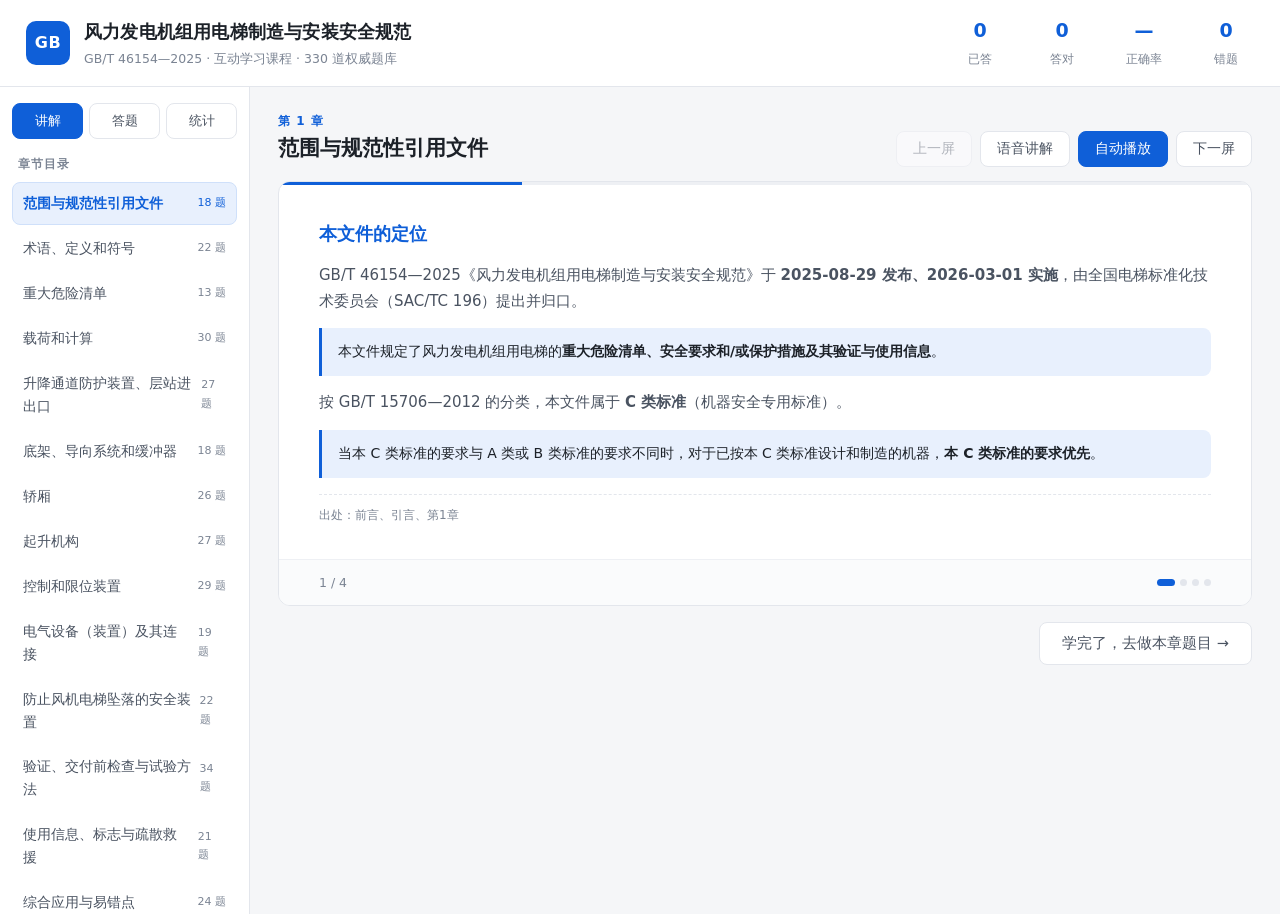
==== index.html @ 7c288e0b "GB/T 46154—2025 风机电梯规范互动学习课程 - 基于国标全文（91页/7.3万字）提炼的 330 道权威题库（单选253/判断47/多选30） - 14 章图文讲解 + 答题即时解析 +" ====
<!DOCTYPE html>
<html lang="zh-CN" data-page-node-id="mQo1R8AySi9ulNGFFgEggQ">
<head data-page-node-id="TAb0LaGGeSWBuW7K2f3jig">
<meta charset="UTF-8" data-page-node-id="KatGmBRJy7zHox4V0ZiAu6">
<meta name="viewport" content="width=device-width, initial-scale=1.0, viewport-fit=cover" data-page-node-id="2ah8SXbojGjMOA6FTHvcJJ">
<meta name="theme-color" content="#1a56db">
<meta name="apple-mobile-web-app-capable" content="yes">
<meta name="mobile-web-app-capable" content="yes">
<meta name="apple-mobile-web-app-status-bar-style" content="default">
<meta name="apple-mobile-web-app-title" content="风机电梯规范">
<meta name="description" content="GB/T 46154—2025 风力发电机组用电梯制造与安装安全规范 · 330 道权威题库互动学习">
<link rel="manifest" href="manifest.json">
<link rel="apple-touch-icon" href="icon-192.png">
<title>GB/T 46154—2025 风力发电机组用电梯制造与安装安全规范 · 互动学习课程</title>
<link rel="stylesheet" href="style.css" data-page-node-id="F5QSv4Tz6DSk9I75MiH6LL">
</head>
<body data-page-node-id="bDvq0lUARfJh0JZDNRk1cO">

<header class="topbar" data-page-node-id="ENsotrkGFCC69eRLceDYLo">
  <div class="brand" data-page-node-id="F3RCfbejKLFStZMfDvzIV9">
    <div class="logo" data-page-node-id="Fa6Ur6jxRM1ITuPgTZjjvu">GB</div>
    <div class="brand-text" data-page-node-id="qbOHX3YFs0WF0oyif7Ytv5">
      <h1 data-page-node-id="lHQTfkMbKHDOEEPYbKH5HC">风力发电机组用电梯制造与安装安全规范</h1>
      <p data-page-node-id="QAYQ2LKgcLcDNoEkHhytTW">GB/T 46154—2025 · 互动学习课程 · <span id="totalCount" data-page-node-id="YDGB1LUocgZShixCfhn77v">0</span> 道权威题库</p>
    </div>
  </div>
  <div class="topstats" data-page-node-id="HanIlumFnC3PDmNcccvTwm">
    <div class="stat" data-page-node-id="vlYKHBChnb1N0w8EAv7WrQ"><span class="stat-num" id="sDone" data-page-node-id="okST6Ym4B7ENDdySFHZk0G">0</span><span class="stat-lbl" data-page-node-id="o135BIHWbyCbIjhHr15XWH">已答</span></div>
    <div class="stat" data-page-node-id="ZpSRfxOeqrzZhnJJnXH9rW"><span class="stat-num" id="sRight" data-page-node-id="b23f5TgX7yImwHEo6GCNC2">0</span><span class="stat-lbl" data-page-node-id="UREu22Cq1mQcYHEKtdu7bu">答对</span></div>
    <div class="stat" data-page-node-id="Egxel3fMb6BVSd8cDANgGv"><span class="stat-num" id="sRate" data-page-node-id="GE1GKDdcze1HkF9i5VsreC">—</span><span class="stat-lbl" data-page-node-id="loonbfXeChBpJuQfI5LwWX">正确率</span></div>
    <div class="stat" data-page-node-id="C4SbjACXFmUE1oqKoHxL4K"><span class="stat-num" id="sWrong" data-page-node-id="iIvsfjFWjmRxh4IbpuWFAy">0</span><span class="stat-lbl" data-page-node-id="6GehsE3yKFvt5SqZMk9FBH">错题</span></div>
  </div>
</header>

<!-- 移动端导航（窄屏显示，宽屏隐藏） -->
<div class="mnav" id="mNav">
  <div class="mnav-row">
    <button class="mnav-btn active" data-view="lecture">讲解</button>
    <button class="mnav-btn" data-view="quiz">答题</button>
    <button class="mnav-btn" data-view="stats">统计</button>
  </div>
  <div class="mnav-row">
    <select id="mChapter" class="mnav-sel"></select>
    <button class="mnav-btn ghost" id="mSync">进度同步</button>
  </div>
</div>

<div class="layout" data-page-node-id="Sv2j0swqd5zIzjAduNBVDY">
  <aside class="sidebar" data-page-node-id="uVwNJRDygAOXmF6Xfdtngm">
    <div class="modes" data-page-node-id="w2Y9AiSaQCDQcofcfK2WYH">
      <button class="mode-btn active" data-view="lecture" data-page-node-id="vT5eYsqDYYDouJ5YwDCKdF">讲解</button>
      <button class="mode-btn" data-view="quiz" data-page-node-id="hnIJFOmjjZzQ1Qm4WbHAPd">答题</button>
      <button class="mode-btn" data-view="stats" data-page-node-id="UrGAMDkPQZjWsrbLzvoBL4">统计</button>
    </div>
    <div class="chap-title" data-page-node-id="GrRc2D6kDjhtg6lw3TodhF">章节目录</div>
    <nav id="chapNav" class="chap-nav" data-page-node-id="cpU0LS0S8AxdF51bFvHPR4"></nav>
    <div class="side-foot" data-page-node-id="ei0qGwlNNXCzkBx2gliHzd">
      <button class="mini-btn" id="btnSync2">导出 / 导入进度</button>
      <button class="mini-btn" id="btnReset" data-page-node-id="CZZAXiOBi6pZQSFAmewwzA">清空学习记录</button>
      <div class="tip" data-page-node-id="51Sps3rceQvSy15WLoJRsa">记录保存在本机浏览器。换设备学习请先导出，再到新设备导入。</div>
    </div>
  </aside>

  <main class="content" data-page-node-id="aKIpwlhSejuqzuSuEpGrBW">

    <!-- ============ 讲解视图 ============ -->
    <section id="view-lecture" class="view" data-page-node-id="Mae5m9otMqvOOHkzhDpHe4">
      <div class="lec-head" data-page-node-id="LHE7e2dqEiTTJgpyM7R7zJ">
        <div data-page-node-id="eFRy4YWi2zKUn1whvtzL82">
          <div class="lec-chap" id="lecChap" data-page-node-id="Cq4thN256K4niNoRUhq0yk">第 1 章</div>
          <h2 id="lecTitle" data-page-node-id="tSXZsuTAmvvdth12vtfCpe">章节标题</h2>
        </div>
        <div class="lec-ctrl" data-page-node-id="DpUjemfMNPS14A1Zc9PBfQ">
          <button class="ctrl-btn" id="lecPrev" data-page-node-id="SzHLOckD8C7vkHrSBqelpB">上一屏</button>
          <button class="ctrl-btn" id="lecSpeak" data-page-node-id="h2H5QoPuCCcC7g9TdJGAMk">语音讲解</button>
          <button class="ctrl-btn primary" id="lecPlay" data-page-node-id="ZCjxjSyqyJALun6BObv6eh">自动播放</button>
          <button class="ctrl-btn" id="lecNext" data-page-node-id="ViMT2QNFbIYe3s0f5WvqSX">下一屏</button>
        </div>
      </div>
      <div class="player" data-page-node-id="eAmXgYA673dPtRAU0bv7wT">
        <div class="progress" data-page-node-id="kR1k0UMqQgdIHDClOtSSEA"><div class="progress-bar" id="lecBar" data-page-node-id="6W1Ve0VpgcN0T1JktqBcTT"></div></div>
        <div class="slide" id="lecSlide" data-page-node-id="fMmHFeD3I3qPaxwUEhGHE5"></div>
        <div class="slide-nav" data-page-node-id="KMcGeVo9XudXyhRIEcU5sR">
          <span id="lecIdx" data-page-node-id="2mHRyAT146RHR9eCPovE9x">1 / 1</span>
          <div class="dots" id="lecDots" data-page-node-id="FelqBzy2fEgyCazLosVswq"></div>
        </div>
      </div>
      <div class="lec-after" data-page-node-id="rP0w9ZS23QL5yR378ARx3J">
        <button class="ctrl-btn big" id="lecToQuiz" data-page-node-id="3P2kePxYjNeZz0L6LhX7Cb">学完了，去做本章题目 →</button>
      </div>
    </section>

    <!-- ============ 答题视图 ============ -->
    <section id="view-quiz" class="view hidden" data-page-node-id="YWkDdlfkJzC7oqPUUs4h4L">
      <div class="quiz-bar" data-page-node-id="6GAJ4fJn5tKS7ZOycfuXXD">
        <select id="fChapter" data-page-node-id="JcrFV73GHuuIwAZSPjXGqD"><option value="all" data-page-node-id="ELTL90QmmceUHCQX146rY2">全部章节</option></select>
        <select id="fType" data-page-node-id="Fw1lUMXhvLc4qAACnrS22r">
          <option value="all" data-page-node-id="pHprqyAlfOuCSeCfe8lq5R">全部题型</option>
          <option value="single" data-page-node-id="efp17B4DNOljGWQjsWp20K">单选题</option>
          <option value="multi" data-page-node-id="gtA5ZKbz67X8ddJNDamNZG">多选题</option>
          <option value="judge" data-page-node-id="xKMOsQCX1nUWOz7MTRIoBP">判断题</option>
        </select>
        <select id="fScope" data-page-node-id="BGFaMcwwT85bY6xm2mC3aT">
          <option value="all" data-page-node-id="r1kr6gvfibUooZlHR6ES8z">全部题目</option>
          <option value="undo" data-page-node-id="Cj5XWCji1nzlaEJ5ZF3NXd">未作答</option>
          <option value="wrong" data-page-node-id="BiSWDRisINUEBrQqz2W8g7">我的错题</option>
          <option value="right" data-page-node-id="eCbz4RunCOREA13HlOUvIH">已答对</option>
        </select>
        <label class="shuffle" data-page-node-id="hmJA6uB59RUrqrJMlF9yIn"><input type="checkbox" id="fShuffle" data-page-node-id="5xjSleJqELisnIPP8gFy0x"> 随机打乱</label>
        <span class="quiz-range" id="quizRange" data-page-node-id="PDBH4WGvHPVPGNsIWHaUD6">—</span>
      </div>

      <div class="qcard" data-page-node-id="D6btKsFw3mbjj0mCSR3Nud">
        <div class="qmeta" data-page-node-id="x0KTBa4XRpbYNcAQt9TH5X">
          <span class="tag" id="qChapter" data-page-node-id="obEn0B6kGghfHHZ0Uf6l3F">章节</span>
          <span class="tag type" id="qType" data-page-node-id="NiTaL6Wd9SF1yPSJK53Vth">题型</span>
          <span class="tag idx" id="qIdx" data-page-node-id="y3zvRtbFPkNRTTF26WtWji">1 / 1</span>
          <span class="tag src" id="qSourceTag" data-page-node-id="TLgc6nnEydl7LKcd3LQwkR">出处</span>
        </div>
        <h3 class="qtext" id="qText" data-page-node-id="w8ohyqw0R3y1nsEduNkKc9"></h3>
        <div class="options" id="qOptions" data-page-node-id="cRhA7MExXNrtepoVkJTgI9"></div>

        <div class="feedback hidden" id="qFeedback" data-page-node-id="nWHEf7kv3FDPKHGdE1V67P">
          <div class="fb-head" id="fbHead" data-page-node-id="Hm5x0hUoUDu0EPK9I5DXCP"></div>
          <div class="fb-body" data-page-node-id="YizRIyutvAGmvPpHBTCtlA">
            <div class="fb-block" data-page-node-id="OU1ySLrfInszAWxFsQD5mn">
              <div class="fb-label" data-page-node-id="wYHUBIa0HxLoGoWFN47Aqw">正确答案</div>
              <div class="fb-answer" id="fbAnswer" data-page-node-id="1QrMy0SnJrleqNk7eLBGVA"></div>
            </div>
            <div class="fb-block" data-page-node-id="cdrmSfe3EI8jECPZ8VDE3t">
              <div class="fb-label" data-page-node-id="SvbnVJS66a4EwZuHX0BBcK">为什么</div>
              <div class="fb-explain" id="fbExplain" data-page-node-id="GmVPR49EEXTEHZ4HtNab9p"></div>
            </div>
            <div class="fb-block" data-page-node-id="Cs47vVpkShfTdf4suoZa1V">
              <div class="fb-label" data-page-node-id="uDEdeYYUzSGmToefBR8Ypx">出处</div>
              <div class="fb-source" id="fbSource" data-page-node-id="uYe6JsRgU7FvCX8JljoNIT"></div>
            </div>
          </div>
        </div>

        <div class="qactions" data-page-node-id="NsuUkVtPrMmFwvH3t5DOHo">
          <button class="ctrl-btn" id="qPrev" data-page-node-id="UGqWaEA5WYkUSsBrICGz6W">上一题</button>
          <button class="ctrl-btn ghost" id="qMark" data-page-node-id="AIexMOCOpGh0UPXcVOxdhk">标记错题</button>
          <button class="ctrl-btn primary" id="qNext" data-page-node-id="rqzTzGZZLOBNOo6APK0ZST">下一题 →</button>
        </div>
      </div>

      <div class="jump" data-page-node-id="Di6K1Y4mSwGZ94afKLr4Zm">
        <div class="jump-label" data-page-node-id="5FcrlAXTpIkNZJ9FEN2j2A">快速跳题</div>
        <div class="jump-grid" id="jumpGrid" data-page-node-id="OqZ9eV5bS1XH0CwLQkYVaJ"></div>
      </div>
    </section>

    <!-- ============ 统计视图 ============ -->
    <section id="view-stats" class="view hidden" data-page-node-id="GYa8fN7luwQYHF5KLp4s4r">
      <h2 class="sec-title" data-page-node-id="kWdgmSGsVbArYwYUoKQYSC">学习统计</h2>
      <div class="stat-cards" id="statCards" data-page-node-id="XQUYrsCYJnwyGDPbWpHncK"></div>
      <h2 class="sec-title" data-page-node-id="afpPiP2RDzF0rMIqsDskck">各章掌握情况</h2>
      <div class="chap-stats" id="chapStats" data-page-node-id="CVwwt9AeAEYNsifHH8hbpq"></div>
      <h2 class="sec-title" data-page-node-id="ZonDIJp510YqFQIpKfqoWj">错题清单</h2>
      <div class="wrong-list" id="wrongList" data-page-node-id="krCQD9dm16kF6w1IRvkqdA"></div>
    </section>

  </main>
</div>

<!-- 进度同步弹窗 -->
<div class="modal hidden" id="syncModal">
  <div class="modal-mask" id="syncMask"></div>
  <div class="modal-box">
    <div class="modal-head">
      <h3>学习进度同步</h3>
      <button class="modal-x" id="syncClose">×</button>
    </div>
    <div class="modal-body">
      <p class="modal-tip">
        进度保存在<b>当前设备的浏览器</b>里，不会自动跨设备同步。换电脑或换手机时，
        在旧设备点「导出进度」存下文件，到新设备点「导入进度」选该文件即可无缝继续。
      </p>
      <div class="modal-acts">
        <button class="ctrl-btn primary" id="btnExport">导出进度（下载文件）</button>
        <button class="ctrl-btn" id="btnImport">导入进度（选择文件）</button>
        <input type="file" id="fileInput" accept=".json,application/json" hidden>
      </div>
      <div class="modal-status" id="syncStatus"></div>
      <div class="modal-sum" id="syncSum"></div>
    </div>
  </div>
</div>

<!-- 添加到主屏幕提示 -->
<div class="install-tip hidden" id="installTip">
  <div class="it-text">
    <b>装到手机桌面</b>
    <span id="installGuide">添加后断网也能学</span>
  </div>
  <div class="it-btns">
    <button class="it-btn" id="installDo">添加</button>
    <button class="it-btn ghost" id="installNo">不用</button>
  </div>
</div>

<script src="data/ch01.js"></script>
<script src="data/ch02.js"></script>
<script src="data/ch03.js"></script>
<script src="data/ch04.js"></script>
<script src="data/ch05.js"></script>
<script src="data/ch06.js"></script>
<script src="data/ch07.js"></script>
<script src="data/ch08.js"></script>
<script src="data/ch09.js"></script>
<script src="data/ch10.js"></script>
<script src="data/ch11.js"></script>
<script src="data/ch12.js"></script>
<script src="data/ch13.js"></script>
<script src="data/ch14.js"></script>
<script src="app.js"></script>
</body>
</html>
---- style.css ----
:root{
  --bg:#f5f6f8;
  --panel:#ffffff;
  --line:#e3e6ec;
  --line-soft:#eef0f4;
  --ink:#1c2128;
  --ink-2:#4a5361;
  --ink-3:#7b8493;
  --accent:#0f5fd8;
  --accent-soft:#e8f0fd;
  --ok:#128a52;
  --ok-soft:#e6f6ee;
  --bad:#d0342c;
  --bad-soft:#fdeceb;
  --warn:#b7791f;
  --warn-soft:#fdf5e6;
  --radius:12px;
}
*{box-sizing:border-box;margin:0;padding:0}
body{
  font-family:"Microsoft YaHei","PingFang SC","Segoe UI",system-ui,sans-serif;
  background:var(--bg);color:var(--ink);line-height:1.7;font-size:15px;
}
button{font-family:inherit;cursor:pointer}
.hidden{display:none !important}

/* ---------- 顶栏 ---------- */
.topbar{
  background:var(--panel);border-bottom:1px solid var(--line);
  padding:14px 26px;display:flex;justify-content:space-between;align-items:center;
  position:sticky;top:0;z-index:20;
}
.brand{display:flex;align-items:center;gap:14px}
.logo{
  width:44px;height:44px;border-radius:10px;background:var(--accent);color:#fff;
  display:flex;align-items:center;justify-content:center;font-weight:700;font-size:16px;letter-spacing:.5px;
}
.brand-text h1{font-size:18px;font-weight:700;letter-spacing:.2px}
.brand-text p{font-size:12.5px;color:var(--ink-3)}
.topstats{display:flex;gap:26px}
.stat{text-align:center;min-width:56px}
.stat-num{display:block;font-size:19px;font-weight:700;color:var(--accent)}
.stat-lbl{font-size:11.5px;color:var(--ink-3)}

/* ---------- 布局 ---------- */
.layout{display:flex;min-height:calc(100vh - 73px)}
.sidebar{
  width:250px;background:var(--panel);border-right:1px solid var(--line);
  padding:16px 12px;position:sticky;top:73px;height:calc(100vh - 73px);overflow-y:auto;flex-shrink:0;
}
.modes{display:flex;gap:6px;margin-bottom:16px}
.mode-btn{
  flex:1;padding:8px 0;border:1px solid var(--line);background:#fff;border-radius:8px;
  font-size:13px;color:var(--ink-2);transition:.15s;
}
.mode-btn:hover{border-color:var(--accent);color:var(--accent)}
.mode-btn.active{background:var(--accent);color:#fff;border-color:var(--accent)}
.chap-title{font-size:11.5px;color:var(--ink-3);letter-spacing:1px;margin:6px 6px 8px;font-weight:600}
.chap-nav{display:flex;flex-direction:column;gap:2px}
.chap-item{
  padding:9px 10px;border-radius:8px;font-size:13.5px;color:var(--ink-2);cursor:pointer;
  display:flex;justify-content:space-between;align-items:center;gap:8px;border:1px solid transparent;
}
.chap-item:hover{background:var(--line-soft)}
.chap-item.active{background:var(--accent-soft);color:var(--accent);border-color:#cfe0fa;font-weight:600}
.chap-item .cnum{font-size:11px;color:var(--ink-3);font-weight:400}
.chap-item.active .cnum{color:var(--accent)}
.side-foot{margin-top:18px;padding-top:14px;border-top:1px solid var(--line-soft)}
.mini-btn{
  width:100%;padding:8px;border:1px solid var(--line);background:#fff;border-radius:8px;
  font-size:12.5px;color:var(--ink-2);
}
.mini-btn:hover{border-color:var(--bad);color:var(--bad)}
.tip{font-size:11px;color:var(--ink-3);margin-top:8px;line-height:1.5}

.content{flex:1;padding:24px 28px 60px;min-width:0}

/* ---------- 讲解播放器 ---------- */
.lec-head{display:flex;justify-content:space-between;align-items:flex-end;margin-bottom:14px;gap:16px;flex-wrap:wrap}
.lec-chap{font-size:12px;color:var(--accent);font-weight:600;letter-spacing:1px}
.lec-head h2{font-size:21px;font-weight:700}
.lec-ctrl{display:flex;gap:8px}
.ctrl-btn{
  padding:8px 16px;border:1px solid var(--line);background:#fff;border-radius:8px;
  font-size:13.5px;color:var(--ink-2);transition:.15s;
}
.ctrl-btn:hover{border-color:var(--accent);color:var(--accent)}
.ctrl-btn.primary{background:var(--accent);color:#fff;border-color:var(--accent)}
.ctrl-btn.primary:hover{background:#0d4fb5;color:#fff}
.ctrl-btn.ghost{background:transparent}
.ctrl-btn.big{padding:11px 22px;font-size:14.5px}
.ctrl-btn:disabled{opacity:.4;cursor:not-allowed}
.player{background:var(--panel);border:1px solid var(--line);border-radius:var(--radius);overflow:hidden}
.progress{height:3px;background:var(--line-soft)}
.progress-bar{height:100%;background:var(--accent);width:0;transition:width .35s ease}
.slide{padding:34px 40px;min-height:330px}
.slide h3{font-size:18px;margin-bottom:14px;color:var(--accent);font-weight:700}
.slide p{font-size:15px;color:var(--ink-2);margin-bottom:12px}
.slide ul,.slide ol{margin:0 0 12px 22px;color:var(--ink-2)}
.slide li{margin-bottom:7px;font-size:14.5px}
.slide .kv{
  background:var(--accent-soft);border-left:3px solid var(--accent);padding:12px 16px;
  border-radius:0 8px 8px 0;margin:14px 0;font-size:14px;color:var(--ink);
}
.slide .nums{display:flex;flex-wrap:wrap;gap:10px;margin:14px 0}
.slide .num{
  background:#fff;border:1px solid var(--line);border-radius:8px;padding:10px 14px;min-width:118px;
}
.slide .num b{display:block;font-size:17px;color:var(--accent)}
.slide .num span{font-size:12px;color:var(--ink-3)}
.slide table{width:100%;border-collapse:collapse;font-size:13.5px;margin:12px 0}
.slide th,.slide td{border:1px solid var(--line);padding:7px 10px;text-align:left}
.slide th{background:var(--line-soft);font-weight:600}
.slide .src{margin-top:16px;font-size:12px;color:var(--ink-3);border-top:1px dashed var(--line);padding-top:10px}

/* 宽表格：横向滚动容器 + 滑动提示 + 右侧渐隐 */
.tbl-wrap{position:relative}
.tbl-tip{
  font-size:11.5px;line-height:1.5;color:var(--warn);background:var(--warn-soft);
  border-radius:6px;padding:5px 10px;margin:6px 0 4px;text-align:center;
}
.tbl-wrap.scrollable::after{
  content:'';position:absolute;top:0;right:0;bottom:0;width:26px;
  background:linear-gradient(to right,rgba(255,255,255,0),rgba(255,255,255,.92));
  pointer-events:none;opacity:0;transition:opacity .2s;
}
.tbl-wrap.scrollable:not(.at-end)::after{opacity:1}
/* 已向左滑动时，左侧显示渐隐，提示还能往回滑 */
.tbl-wrap.scrollable::before{
  content:'';position:absolute;top:0;left:0;bottom:0;width:26px;
  background:linear-gradient(to left,rgba(255,255,255,0),rgba(255,255,255,.92));
  pointer-events:none;opacity:0;transition:opacity .2s;z-index:1;
}
.tbl-wrap.scrollable:not(.at-start)::before{opacity:1}
.slide-nav{
  display:flex;justify-content:space-between;align-items:center;
  padding:12px 40px;border-top:1px solid var(--line-soft);background:#fafbfc;
}
.slide-nav span{font-size:12.5px;color:var(--ink-3)}
.dots{display:flex;gap:5px}
.dot{width:7px;height:7px;border-radius:50%;background:var(--line);cursor:pointer}
.dot.on{background:var(--accent);width:18px;border-radius:4px}
.lec-after{margin-top:16px;text-align:right}

/* ---------- 答题 ---------- */
.quiz-bar{
  display:flex;gap:10px;align-items:center;flex-wrap:wrap;margin-bottom:16px;
  background:var(--panel);border:1px solid var(--line);border-radius:10px;padding:11px 14px;
}
.quiz-bar select{
  padding:7px 10px;border:1px solid var(--line);border-radius:7px;background:#fff;
  font-size:13.5px;color:var(--ink);font-family:inherit;
}
.shuffle{font-size:13px;color:var(--ink-2);display:flex;align-items:center;gap:5px;cursor:pointer}
.quiz-range{margin-left:auto;font-size:12.5px;color:var(--ink-3)}
.qcard{background:var(--panel);border:1px solid var(--line);border-radius:var(--radius);padding:24px 28px}
.qmeta{display:flex;gap:8px;flex-wrap:wrap;margin-bottom:14px}
.tag{
  font-size:11.5px;padding:3px 9px;border-radius:20px;background:var(--line-soft);color:var(--ink-2);
}
.tag.type{background:var(--accent-soft);color:var(--accent)}
.tag.src{background:var(--warn-soft);color:var(--warn)}
.qtext{font-size:17px;font-weight:600;line-height:1.7;margin-bottom:18px}
.options{display:flex;flex-direction:column;gap:9px}
.opt{
  display:flex;gap:12px;align-items:flex-start;padding:13px 16px;border:1px solid var(--line);
  border-radius:10px;background:#fff;cursor:pointer;transition:.15s;font-size:14.5px;color:var(--ink);
}
.opt:hover{border-color:var(--accent);background:#fafcff}
.opt .letter{
  width:24px;height:24px;border-radius:50%;border:1px solid var(--line);flex-shrink:0;
  display:flex;align-items:center;justify-content:center;font-size:12.5px;color:var(--ink-3);margin-top:1px;
}
.opt.sel{border-color:var(--accent);background:var(--accent-soft)}
.opt.sel .letter{background:var(--accent);color:#fff;border-color:var(--accent)}
.opt.right{border-color:var(--ok);background:var(--ok-soft)}
.opt.right .letter{background:var(--ok);color:#fff;border-color:var(--ok)}
.opt.wrong{border-color:var(--bad);background:var(--bad-soft)}
.opt.wrong .letter{background:var(--bad);color:#fff;border-color:var(--bad)}
.opt.locked{cursor:default}
.opt-multi .letter{border-radius:6px}

.feedback{margin-top:18px;border-radius:10px;overflow:hidden;border:1px solid var(--line)}
.fb-head{padding:11px 18px;font-weight:700;font-size:15px}
.fb-head.ok{background:var(--ok-soft);color:var(--ok)}
.fb-head.bad{background:var(--bad-soft);color:var(--bad)}
.fb-body{padding:16px 18px;display:flex;flex-direction:column;gap:14px}
.fb-label{font-size:11.5px;color:var(--ink-3);letter-spacing:1px;margin-bottom:5px;font-weight:600}
.fb-answer{font-size:14.5px;font-weight:600;color:var(--ok)}
.fb-explain{font-size:14.5px;color:var(--ink-2);line-height:1.8}
.fb-source{font-size:13.5px;color:var(--warn);background:var(--warn-soft);padding:9px 12px;border-radius:7px}
.qactions{display:flex;gap:10px;margin-top:20px;justify-content:flex-end}
.jump{margin-top:22px}
.jump-label{font-size:12px;color:var(--ink-3);margin-bottom:9px}
.jump-grid{display:flex;flex-wrap:wrap;gap:6px}
.jump-btn{
  width:38px;height:34px;border:1px solid var(--line);background:#fff;border-radius:7px;
  font-size:12.5px;color:var(--ink-2);
}
.jump-btn:hover{border-color:var(--accent);color:var(--accent)}
.jump-btn.done{background:var(--line-soft)}
.jump-btn.right{background:var(--ok-soft);border-color:#bfe5d2;color:var(--ok)}
.jump-btn.wrong{background:var(--bad-soft);border-color:#f5c6c3;color:var(--bad)}
.jump-btn.cur{border-color:var(--accent);border-width:2px;color:var(--accent);font-weight:700}

/* ---------- 统计 ---------- */
.sec-title{font-size:16px;font-weight:700;margin:8px 0 14px}
.stat-cards{display:flex;gap:12px;flex-wrap:wrap;margin-bottom:26px}
.scard{background:var(--panel);border:1px solid var(--line);border-radius:10px;padding:16px 22px;min-width:130px}
.scard b{display:block;font-size:24px;color:var(--accent)}
.scard span{font-size:12.5px;color:var(--ink-3)}
.chap-stats{display:flex;flex-direction:column;gap:9px;margin-bottom:26px}
.cs-row{display:flex;align-items:center;gap:12px;font-size:13.5px}
.cs-name{width:210px;flex-shrink:0;color:var(--ink-2)}
.cs-bar{flex:1;height:9px;background:var(--line-soft);border-radius:5px;overflow:hidden}
.cs-bar i{display:block;height:100%;background:var(--accent)}
.cs-val{width:80px;text-align:right;color:var(--ink-3);font-size:12.5px}
.wrong-list{display:flex;flex-direction:column;gap:8px}
.wrong-item{
  background:var(--panel);border:1px solid var(--line);border-radius:9px;padding:12px 16px;
  font-size:13.5px;color:var(--ink-2);cursor:pointer;
}
.wrong-item:hover{border-color:var(--accent)}
.wrong-item b{color:var(--ink);font-weight:600}
.empty{color:var(--ink-3);font-size:13.5px;padding:20px 0}

/* ===== 移动端导航 ===== */
.mnav{display:none;position:sticky;top:0;z-index:60;background:var(--panel);
  border-bottom:1px solid var(--line);padding:8px 12px;gap:8px;flex-direction:column}
.mnav-row{display:flex;gap:8px}
.mnav-btn{
  flex:1;min-height:44px;border:1px solid var(--line);background:var(--panel-2,var(--panel));
  color:var(--ink-2);border-radius:9px;font-size:14px;font-weight:600;cursor:pointer;
  -webkit-tap-highlight-color:transparent;
}
.mnav-btn.active{background:var(--accent);border-color:var(--accent);color:#fff}
.mnav-btn.ghost{flex:0 0 auto;padding:0 16px;font-weight:500}
.mnav-sel{flex:1;min-height:44px;border:1px solid var(--line);border-radius:9px;
  background:var(--panel);color:var(--ink);font-size:14px;padding:0 12px;
  appearance:none;-webkit-appearance:none}

/* ===== 弹窗 ===== */
.modal{position:fixed;inset:0;z-index:200;display:flex;align-items:center;justify-content:center;padding:20px}
.modal-mask{position:absolute;inset:0;background:rgba(15,23,42,.45)}
.modal-box{
  position:relative;background:var(--panel);border-radius:14px;width:100%;max-width:460px;
  box-shadow:0 20px 50px rgba(15,23,42,.22);overflow:hidden;
}
.modal-head{display:flex;align-items:center;justify-content:space-between;
  padding:16px 20px;border-bottom:1px solid var(--line)}
.modal-head h3{font-size:16px;color:var(--ink);margin:0}
.modal-x{border:0;background:transparent;font-size:26px;line-height:1;color:var(--ink-3);
  cursor:pointer;padding:0 4px}
.modal-body{padding:18px 20px 22px}
.modal-tip{font-size:13.5px;line-height:1.75;color:var(--ink-2);margin:0 0 16px}
.modal-tip b{color:var(--ink)}
.modal-acts{display:flex;flex-direction:column;gap:10px}
.modal-acts .ctrl-btn{width:100%;min-height:44px}
.modal-status{margin-top:14px;font-size:13.5px;color:var(--ink-2);min-height:20px}
.modal-status.ok{color:#15803d}
.modal-status.err{color:#b91c1c}
.modal-sum{margin-top:8px;font-size:12.5px;color:var(--ink-3);line-height:1.7}

/* ===== 装到桌面提示 ===== */
.install-tip{
  position:fixed;left:12px;right:12px;bottom:12px;z-index:150;
  background:var(--panel);border:1px solid var(--line);border-radius:12px;
  padding:12px 14px;display:flex;align-items:center;gap:12px;
  box-shadow:0 10px 30px rgba(15,23,42,.16);
}
.it-text{flex:1;display:flex;flex-direction:column;gap:2px;min-width:0}
.it-text b{font-size:14px;color:var(--ink)}
.it-text span{font-size:12px;color:var(--ink-3)}
.it-btns{display:flex;gap:8px;flex:0 0 auto}
.it-btn{min-height:38px;padding:0 16px;border-radius:9px;border:1px solid var(--accent);
  background:var(--accent);color:#fff;font-size:13.5px;font-weight:600;cursor:pointer}
.it-btn.ghost{background:transparent;color:var(--ink-3);border-color:var(--line)}

@media(max-width:1000px){
  .sidebar{display:none}
  .content{padding:18px}
  .slide{padding:24px}
  .slide-nav{padding:12px 24px}
  .mnav{display:flex}
  /* 顶栏改非粘性：避免与 mnav 争抢 top:0 造成互相覆盖 */
  .topbar{position:static;padding:12px 14px;flex-wrap:wrap;gap:0}
  .topstats{gap:10px}
  .stat-num{font-size:17px}
}

@media(max-width:640px){
  /* ---- 顶栏重排：品牌独占一行，统计独占一行 ---- */
  .topbar{padding:10px 12px}
  .brand{flex:1 1 100%;gap:10px;min-width:0;align-items:flex-start}
  .brand .logo{width:38px;height:38px;font-size:13px;border-radius:9px;flex-shrink:0}
  .brand-text{min-width:0;flex:1}
  .brand-text h1{
    font-size:13.5px;line-height:1.45;font-weight:700;
    /* 最多两行，超出省略，防止长标题把顶栏撑高 */
    display:-webkit-box;-webkit-line-clamp:2;-webkit-box-orient:vertical;
    overflow:hidden;word-break:break-word;
  }
  .brand-text p{
    font-size:11px;line-height:1.5;margin-top:2px;
    display:-webkit-box;-webkit-line-clamp:1;-webkit-box-orient:vertical;overflow:hidden;
  }
  .topstats{
    flex:1 1 100%;width:100%;gap:0;justify-content:space-around;
    margin-top:9px;padding-top:9px;border-top:1px solid var(--line-soft);
  }
  .stat{min-width:0;flex:1}
  .stat-num{font-size:16px}
  .stat-lbl{font-size:10.5px}

  /* ---- 移动端导航：修复 select 撑宽导致的横向溢出 ---- */
  .mnav{padding:8px 12px}
  .mnav-row{min-width:0}
  .mnav-btn{min-width:0;padding:0 8px;font-size:13.5px;overflow:hidden;text-overflow:ellipsis;white-space:nowrap}
  .mnav-btn.ghost{flex:0 0 auto;padding:0 12px;font-size:13px}
  /* 关键：select 在 flex 中必须 min-width:0 才能收缩，否则被最长 option 撑宽 */
  .mnav-sel{min-width:0;width:100%;font-size:13.5px;padding:0 10px;
    text-overflow:ellipsis;white-space:nowrap;overflow:hidden}

  .content{padding:12px;padding-bottom:96px}  /* 预留底部悬浮提示的空间 */
  .qcard{padding:16px}
  .qtext{font-size:16px;line-height:1.65}
  /* 选项加大触控区，避免误点 */
  .opt{min-height:48px;padding:12px 14px;font-size:15px}
  .slide{padding:16px}
  .slide h3{font-size:16px}
  .slide p,.slide li{font-size:14px}
  .slide .num{min-width:104px;padding:9px 12px}
  /* 宽表格改为可横向滑动查看，避免被 .player 的 overflow:hidden 裁掉 */
  .slide table{display:block;width:100%;overflow-x:auto;-webkit-overflow-scrolling:touch;font-size:12.5px}
  .slide th,.slide td{white-space:nowrap;padding:6px 9px}
  .slide .nums{gap:8px}
  .slide-nav{padding:10px 16px;flex-wrap:wrap;gap:8px}
  .qactions{flex-wrap:wrap;gap:8px}
  .qactions .ctrl-btn{flex:1;min-width:88px;min-height:46px}
  .quiz-bar{flex-wrap:wrap;padding:10px 12px;gap:8px}
  /* 16px 可避免 iOS 聚焦时自动放大页面 */
  .quiz-bar select{flex:1 1 45%;min-height:44px;font-size:16px;min-width:0}
  .shuffle{min-height:42px;display:flex;align-items:center}
  .jump-grid{gap:5px}
  .jump-btn{min-height:36px;font-size:12px;width:auto;min-width:38px;flex:0 0 auto}
  .lec-ctrl{flex-wrap:wrap;gap:6px}
  .lec-ctrl .ctrl-btn{flex:1;min-width:72px;min-height:44px;padding:9px 8px;font-size:13.5px}
  .modal{padding:14px;align-items:flex-start;padding-top:max(14px,6vh)}
  .modal-box{max-width:100%;max-height:86vh;display:flex;flex-direction:column}
  .modal-body{overflow-y:auto}
  .install-tip{flex-wrap:wrap}
  .fb-body{padding:14px}
  .fb-explain,.fb-answer{font-size:14px}
}

/* 安全区适配（iPhone 刘海 / 底部横条） */
@supports(padding-bottom:env(safe-area-inset-bottom)){
  .install-tip{bottom:calc(12px + env(safe-area-inset-bottom))}
  .mnav{padding-top:calc(8px + env(safe-area-inset-top))}
  @media(max-width:640px){
    .content{padding-bottom:calc(96px + env(safe-area-inset-bottom))}
  }
}
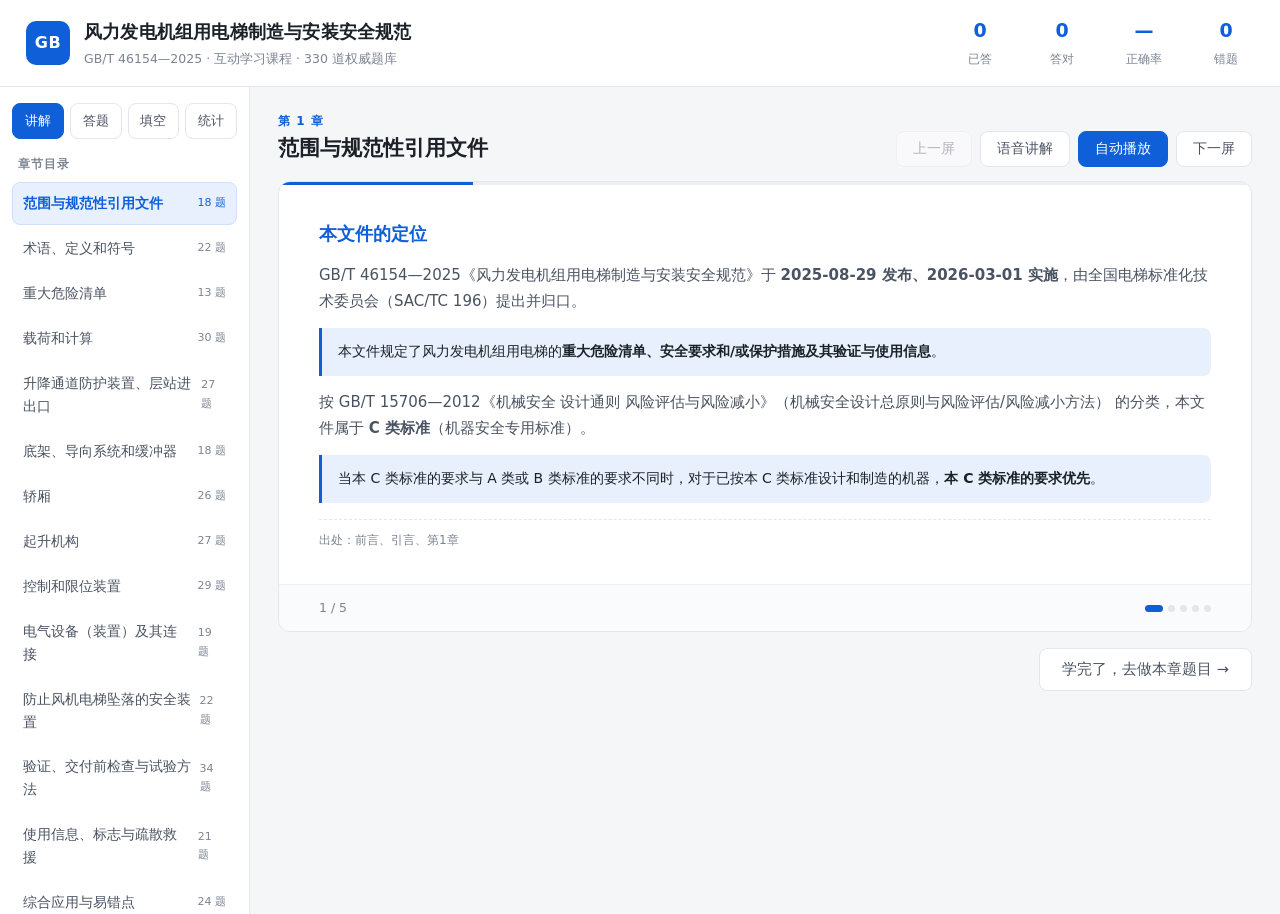
==== commit ffd1fafe: "新增填空题巩固模式：74 题填空题库 + 独立填空视图与判分 - data/fill.js：14 章 74 道填空题，全部基于标准原文（数字/术语/条款），出处可回溯 - 前端新增'填空'模式（vie" ====
--- a/index.html
+++ b/index.html
@@ -37,6 +37,7 @@
   <div class="mnav-row">
     <button class="mnav-btn active" data-view="lecture">讲解</button>
     <button class="mnav-btn" data-view="quiz">答题</button>
+    <button class="mnav-btn" data-view="fill">填空</button>
     <button class="mnav-btn" data-view="stats">统计</button>
   </div>
   <div class="mnav-row">
@@ -50,6 +51,7 @@
     <div class="modes" data-page-node-id="w2Y9AiSaQCDQcofcfK2WYH">
       <button class="mode-btn active" data-view="lecture" data-page-node-id="vT5eYsqDYYDouJ5YwDCKdF">讲解</button>
       <button class="mode-btn" data-view="quiz" data-page-node-id="hnIJFOmjjZzQ1Qm4WbHAPd">答题</button>
+      <button class="mode-btn" data-view="fill">填空</button>
       <button class="mode-btn" data-view="stats" data-page-node-id="UrGAMDkPQZjWsrbLzvoBL4">统计</button>
     </div>
     <div class="chap-title" data-page-node-id="GrRc2D6kDjhtg6lw3TodhF">章节目录</div>
@@ -151,6 +153,62 @@
       </div>
     </section>
 
+    <!-- ============ 填空题视图（巩固模式） ============ -->
+    <section id="view-fill" class="view hidden">
+      <div class="quiz-bar">
+        <select id="ffChapter"><option value="all">全部章节</option></select>
+        <select id="ffScope">
+          <option value="all">全部题目</option>
+          <option value="undo">未作答</option>
+          <option value="wrong">我的错题</option>
+          <option value="right">已答对</option>
+        </select>
+        <label class="shuffle"><input type="checkbox" id="ffShuffle"> 随机打乱</label>
+        <span class="quiz-range" id="ffRange">—</span>
+      </div>
+      <div class="fill-stats" id="ffStats"></div>
+
+      <div class="qcard">
+        <div class="qmeta">
+          <span class="tag" id="fqChapter">章节</span>
+          <span class="tag type" id="fqType">填空题</span>
+          <span class="tag idx" id="fqIdx">1 / 1</span>
+          <span class="tag src" id="fqSourceTag">出处</span>
+        </div>
+        <h3 class="qtext" id="fqText"></h3>
+        <div class="options" id="fqOptions"></div>
+
+        <div class="feedback hidden" id="fqFeedback">
+          <div class="fb-head" id="ffbHead"></div>
+          <div class="fb-body">
+            <div class="fb-block">
+              <div class="fb-label">正确答案</div>
+              <div class="fb-answer" id="ffbAnswer"></div>
+            </div>
+            <div class="fb-block">
+              <div class="fb-label">为什么</div>
+              <div class="fb-explain" id="ffbExplain"></div>
+            </div>
+            <div class="fb-block">
+              <div class="fb-label">出处</div>
+              <div class="fb-source" id="ffbSource"></div>
+            </div>
+          </div>
+        </div>
+
+        <div class="qactions">
+          <button class="ctrl-btn" id="fqPrev">上一题</button>
+          <button class="ctrl-btn ghost" id="fqMark">标记错题</button>
+          <button class="ctrl-btn primary" id="fqNext">提交答案</button>
+        </div>
+      </div>
+
+      <div class="jump">
+        <div class="jump-label">快速跳题</div>
+        <div class="jump-grid" id="fjumpGrid"></div>
+      </div>
+    </section>
+
     <!-- ============ 统计视图 ============ -->
     <section id="view-stats" class="view hidden" data-page-node-id="GYa8fN7luwQYHF5KLp4s4r">
       <h2 class="sec-title" data-page-node-id="kWdgmSGsVbArYwYUoKQYSC">学习统计</h2>
@@ -214,6 +272,7 @@
 <script src="data/ch12.js"></script>
 <script src="data/ch13.js"></script>
 <script src="data/ch14.js"></script>
+<script src="data/fill.js"></script>
 <script src="app.js"></script>
 </body>
 </html>
--- a/style.css
+++ b/style.css
@@ -179,6 +179,25 @@
 .opt.wrong .letter{background:var(--bad);color:#fff;border-color:var(--bad)}
 .opt.locked{cursor:default}
 .opt-multi .letter{border-radius:6px}
+
+/* ---------- 填空题（巩固模式） ---------- */
+.fill-stats{
+  display:flex;align-items:center;justify-content:center;gap:14px;flex-wrap:wrap;
+  padding:9px 14px;margin-bottom:14px;border:1px dashed var(--line);border-radius:10px;
+  background:var(--accent-soft);color:var(--accent);font-size:13.5px;font-weight:600;
+}
+.fill-opts{display:block}
+.fill-row{display:flex;align-items:center;gap:10px;margin:9px 0}
+.fill-no{flex-shrink:0;font-size:13px;color:var(--ink-3);font-weight:600;min-width:52px}
+.fill-input{
+  flex:1;padding:11px 14px;font-size:16px;border:2px solid var(--line);border-radius:10px;
+  outline:none;transition:.15s;color:var(--ink);background:#fff;min-width:0;
+}
+.fill-input:focus{border-color:var(--accent);box-shadow:0 0 0 3px var(--accent-soft)}
+.fill-input.right{border-color:var(--ok);background:var(--ok-soft)}
+.fill-input.wrong{border-color:var(--bad);background:var(--bad-soft);color:var(--bad)}
+.fill-input.show-ans{font-weight:700}
+.fill-input:disabled{cursor:default;opacity:1}
 
 .feedback{margin-top:18px;border-radius:10px;overflow:hidden;border:1px solid var(--line)}
 .fb-head{padding:11px 18px;font-weight:700;font-size:15px}
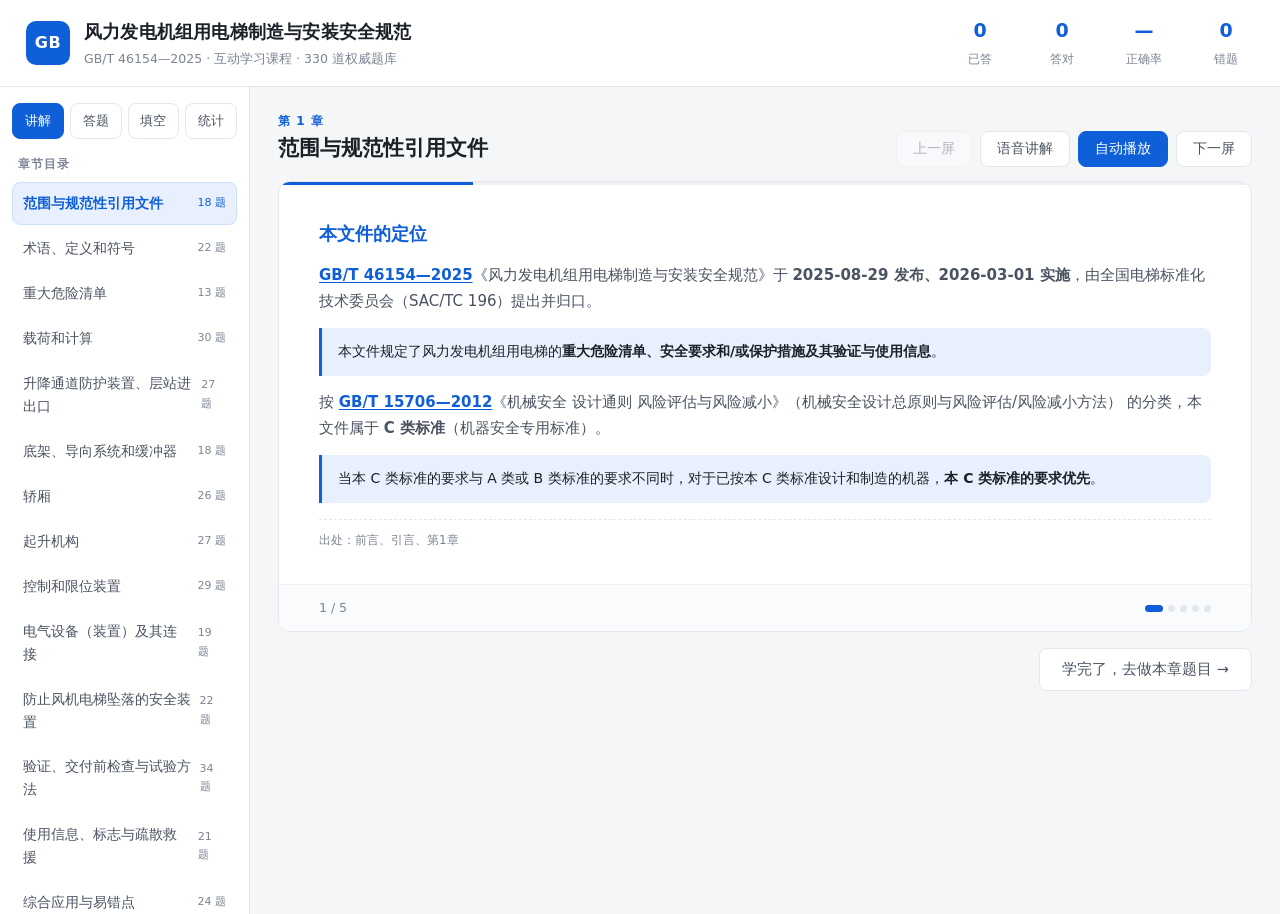
==== commit 45f63410: "课程内知识库：出处/规范号点击查看对应条款内容（不跳外部），sw v6" ====
--- a/index.html
+++ b/index.html
@@ -246,6 +246,18 @@
   </div>
 </div>
 
+<!-- 知识库弹窗（出处/引用规范点击后在课程内查看知识点，不跳外部网页） -->
+<div class="modal hidden" id="kbModal">
+  <div class="modal-mask" id="kbMask"></div>
+  <div class="modal-box kb-box">
+    <div class="modal-head">
+      <h3 id="kbTitle">知识点</h3>
+      <button class="modal-x" id="kbClose">×</button>
+    </div>
+    <div class="modal-body kb-body" id="kbBody"></div>
+  </div>
+</div>
+
 <!-- 添加到主屏幕提示 -->
 <div class="install-tip hidden" id="installTip">
   <div class="it-text">
@@ -273,6 +285,7 @@
 <script src="data/ch13.js"></script>
 <script src="data/ch14.js"></script>
 <script src="data/fill.js"></script>
+<script src="data/kb.js"></script>
 <script src="app.js"></script>
 </body>
 </html>
--- a/style.css
+++ b/style.css
@@ -198,6 +198,22 @@
 .fill-input.wrong{border-color:var(--bad);background:var(--bad-soft);color:var(--bad)}
 .fill-input.show-ans{font-weight:700}
 .fill-input:disabled{cursor:default;opacity:1}
+
+/* 引用规范链接（跳转国家标准全文公开系统） */
+.std-link{color:var(--accent);text-decoration:underline;text-underline-offset:2px;cursor:pointer;font-weight:600}
+.std-link:hover{color:#1a5fb4;text-decoration:underline}
+.std-link:visited{color:#5b6b8c}
+/* 出处标签（点击打开课程内知识库） */
+.src-link{display:inline-flex;align-items:center;gap:6px;border:0;background:var(--warn-soft);color:var(--warn);font-size:13.5px;font-weight:700;padding:9px 12px;border-radius:7px;cursor:pointer;text-align:left}
+.src-link:hover{background:var(--warn-soft);filter:brightness(.96)}
+.src-link .src-arrow{font-size:12px;transition:transform .15s}
+.src-link:hover .src-arrow{transform:translateX(3px)}
+/* 知识库弹窗 */
+.kb-box{max-width:min(680px,94vw);max-height:82vh;display:flex;flex-direction:column}
+.kb-body{overflow-y:auto;display:flex;flex-direction:column;gap:12px}
+.kb-item{border:1px solid var(--line);border-radius:10px;padding:12px 14px;background:var(--panel)}
+.kb-key{font-size:14.5px;font-weight:700;color:var(--accent);margin-bottom:7px}
+.kb-text{font-size:14px;line-height:1.85;color:var(--ink-2);white-space:pre-wrap;word-break:break-word}
 
 .feedback{margin-top:18px;border-radius:10px;overflow:hidden;border:1px solid var(--line)}
 .fb-head{padding:11px 18px;font-weight:700;font-size:15px}
